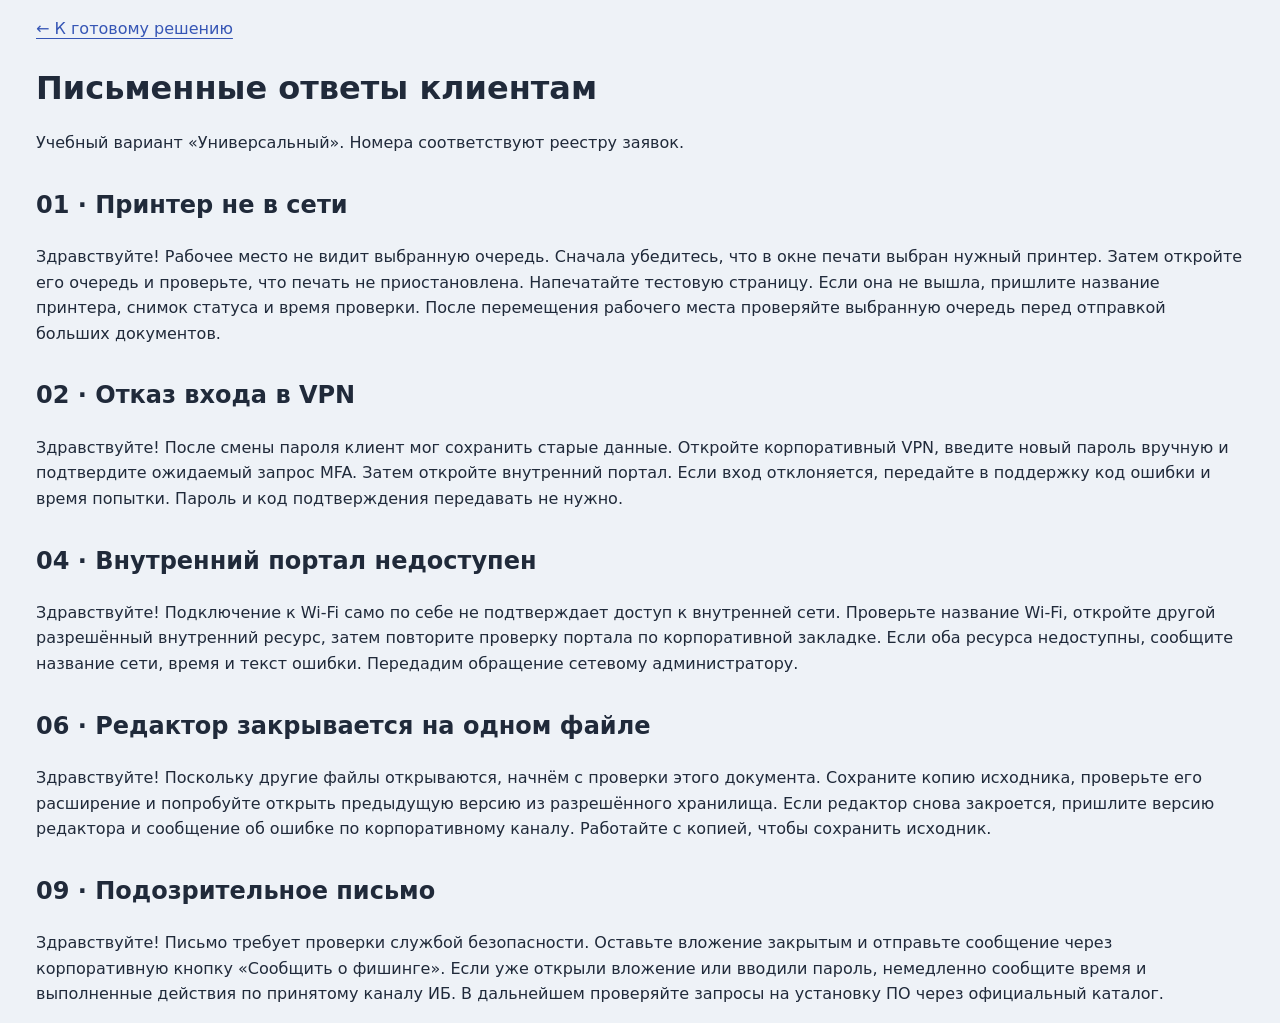
==== examples/client-responses.html @ 5046e234 "Добавить демопроект оператора технической поддержки на 2027 год" ====
<!doctype html>
<html lang="ru"><meta charset="utf-8"><meta name="viewport" content="width=device-width,initial-scale=1">
<title>Письменные ответы клиентам · ДЭ 2027</title>
<link rel="stylesheet" href="../style.css"><link rel="stylesheet" href="../prog.css"><link rel="stylesheet" href="solution.css">
<main class="shell"><header class="route-heading"><p><a href="../index.html?mode=examples">← К готовому решению</a></p><h1>Письменные ответы клиентам</h1></header>
<article class="route-panel solution-document">
<p>Учебный вариант «Универсальный». Номера соответствуют реестру заявок.</p>
<h2>01 · Принтер не в сети</h2>
<p>Здравствуйте! Рабочее место не видит выбранную очередь. Сначала убедитесь, что в окне печати выбран нужный принтер. Затем откройте его очередь и проверьте, что печать не приостановлена. Напечатайте тестовую страницу. Если она не вышла, пришлите название принтера, снимок статуса и время проверки. После перемещения рабочего места проверяйте выбранную очередь перед отправкой больших документов.</p>
<h2>02 · Отказ входа в VPN</h2>
<p>Здравствуйте! После смены пароля клиент мог сохранить старые данные. Откройте корпоративный VPN, введите новый пароль вручную и подтвердите ожидаемый запрос MFA. Затем откройте внутренний портал. Если вход отклоняется, передайте в поддержку код ошибки и время попытки. Пароль и код подтверждения передавать не нужно.</p>
<h2>04 · Внутренний портал недоступен</h2>
<p>Здравствуйте! Подключение к Wi-Fi само по себе не подтверждает доступ к внутренней сети. Проверьте название Wi-Fi, откройте другой разрешённый внутренний ресурс, затем повторите проверку портала по корпоративной закладке. Если оба ресурса недоступны, сообщите название сети, время и текст ошибки. Передадим обращение сетевому администратору.</p>
<h2>06 · Редактор закрывается на одном файле</h2>
<p>Здравствуйте! Поскольку другие файлы открываются, начнём с проверки этого документа. Сохраните копию исходника, проверьте его расширение и попробуйте открыть предыдущую версию из разрешённого хранилища. Если редактор снова закроется, пришлите версию редактора и сообщение об ошибке по корпоративному каналу. Работайте с копией, чтобы сохранить исходник.</p>
<h2>09 · Подозрительное письмо</h2>
<p>Здравствуйте! Письмо требует проверки службой безопасности. Оставьте вложение закрытым и отправьте сообщение через корпоративную кнопку «Сообщить о фишинге». Если уже открыли вложение или вводили пароль, немедленно сообщите время и выполненные действия по принятому каналу ИБ. В дальнейшем проверяйте запросы на установку ПО через официальный каталог.</p></article></main></html>
---- style.css ----
:root{--red:#ed131c;--ink:#1c1c1c;--muted:#606773;--paper:#fff;--canvas:#f4f4f6;--line:#e0e1e5;--soft:#fafafb;--blue:#4561c8;--radius:16px;--shadow:0 12px 28px #11111106;color-scheme:light}*{box-sizing:border-box}body{margin:0;background:var(--canvas);color:var(--ink);font:16px/1.6 Arial,Helvetica,sans-serif}body.dark{--ink:#f4f4f6;--muted:#b8bdc6;--paper:#22252a;--canvas:#17191d;--line:#3a3d43;--soft:#282c32;color-scheme:dark}a{color:var(--blue);text-underline-offset:4px}button,select,input{font:inherit}button{cursor:pointer}button:disabled{cursor:not-allowed;opacity:.48}button,input,select,a{touch-action:manipulation}:focus-visible{outline:3px solid var(--blue);outline-offset:3px}.skip{position:absolute;left:20px;top:-80px;background:white;padding:14px;z-index:5}.skip:focus{top:8px}.shell{max-width:1440px;margin:auto;padding:0 36px}.top{min-height:100px;display:flex;justify-content:space-between;align-items:center;gap:24px}.brand{display:flex;align-items:center;gap:15px;color:var(--ink);text-decoration:none}.brand-emblem{display:grid;place-items:center;background:var(--red);color:white;font-size:23px;font-weight:800;width:54px;height:54px;border-radius:12px;letter-spacing:-2px}.brand img{max-width:135px;max-height:50px}.brand strong{display:block;font-size:15px}.brand small{display:block;font-size:13px;color:var(--muted);max-width:480px}.top-tools{display:flex;gap:9px}.btn{border:1px solid var(--line);background:var(--paper);color:var(--ink);border-radius:9px;padding:10px 15px;line-height:1.3;font-weight:600;min-height:43px}.btn:hover:not(:disabled){border-color:var(--ink)}.btn.primary{background:var(--red);border-color:var(--red);color:#fff}.btn.flat{background:transparent}.btn.full{width:100%}.hero{position:relative;overflow:hidden;background:#1c1c1c;color:white;padding:43px 46px 38px;border-radius:20px;margin-bottom:24px;min-height:290px}.hero:after{content:'';position:absolute;width:260px;height:260px;border:42px solid #ed131c;right:-65px;top:60px;transform:rotate(35deg);opacity:.68;pointer-events:none}.eyebrow{font-size:12px;font-weight:700;letter-spacing:1.8px;text-transform:uppercase;color:var(--muted);margin:0 0 13px}.hero .eyebrow{color:#bfc4cf}.hero h1{font-size:clamp(30px,3.1vw,45px);letter-spacing:-1.4px;line-height:1.13;margin:0 0 19px;max-width:900px;position:relative;z-index:1}.hero h1 span{color:#ff5961}.hero .lead{font-size:16px;max-width:850px;line-height:1.6;color:#d7d9df;position:relative;z-index:1}.hero-bottom{display:flex;gap:10px;flex-wrap:wrap;margin-top:25px;position:relative;z-index:1}.pill{padding:5px 10px;border:1px solid var(--line);border-radius:6px;font-size:12px;font-weight:600;display:inline-block;color:var(--muted);background:var(--paper)}.hero .pill{border-color:#424242;background:#252525;color:#e4e4e8}.notice{padding:15px 18px;border:1px solid var(--line);border-left:4px solid var(--red);background:var(--paper);border-radius:10px;font-size:14px;color:var(--muted);margin-bottom:24px}.notice b{color:var(--ink)}.notice p{margin:5px 0}.toolbar{display:flex;justify-content:space-between;align-items:center;gap:16px;flex-wrap:wrap;margin:26px 0 23px}.field{display:flex;align-items:center;gap:10px;font-size:14px;color:var(--muted)}.field label{font-weight:600}.field select{background:var(--paper);color:var(--ink);border:1px solid var(--line);border-radius:9px;padding:10px 14px;max-width:100%;min-height:44px}.tabs{display:flex;gap:5px;background:var(--paper);padding:5px;border:1px solid var(--line);border-radius:11px;flex-wrap:wrap}.tabs .btn{border:0;background:transparent;font-size:14px;font-weight:500}.tabs .btn.active{background:var(--ink);color:var(--paper)}.section-title{display:flex;justify-content:space-between;align-items:baseline;gap:20px;margin:25px 0 16px}.section-title h2{font-size:23px;line-height:1.3;margin:0;letter-spacing:-.5px}.section-title span{color:var(--muted);font-size:13px}.module-grid{display:grid;grid-template-columns:repeat(auto-fit,minmax(218px,1fr));gap:13px;margin-bottom:27px}.module{position:relative;text-align:left;display:flex;flex-direction:column;gap:12px;background:var(--paper);border:1px solid var(--line);border-radius:13px;padding:19px;color:var(--ink);box-shadow:var(--shadow);min-height:184px}.module.active{border:2px solid var(--red);padding:18px}.module .module-num{font-size:12px;letter-spacing:1.5px;color:var(--muted);font-weight:700}.module h3{font-size:15px;line-height:1.45;margin:0;flex:1;overflow-wrap:anywhere}.module .module-bottom{display:flex;justify-content:space-between;align-items:center;gap:8px;font-size:12px;color:var(--muted)}.module strong{font-size:17px;color:var(--ink);white-space:nowrap}.workspace{display:grid;grid-template-columns:minmax(0,1fr) 320px;gap:24px;align-items:start}.article{background:var(--paper);padding:33px;border:1px solid var(--line);border-radius:var(--radius);min-width:0;box-shadow:var(--shadow)}.article h2{font-size:29px;line-height:1.2;letter-spacing:-.6px;margin:13px 0}.subtitle{color:var(--muted);margin:10px 0 24px;font-size:15px}.article h3{font-size:20px;line-height:1.3;margin:30px 0 13px}.article h4{font-size:16px;margin:17px 0 7px}.article p{margin:10px 0}.article ul,.article ol{padding-left:25px}.article li{margin:7px 0}.rule{background:var(--soft);border-radius:10px;padding:16px 20px;margin:20px 0;border-left:3px solid var(--red);font-size:14px;color:var(--muted)}.rule strong{color:var(--ink)}.section-code{color:var(--red);font-size:12px;letter-spacing:1.3px;font-weight:700}.data-note{font-size:14px;color:var(--muted)}.scroll-table{overflow:auto;border:1px solid var(--line);border-radius:9px;max-width:100%;margin:15px 0}table{border-collapse:collapse;width:100%;text-align:left;font-size:14px}th{background:var(--soft);font-weight:600;font-size:12px;color:var(--muted);letter-spacing:.3px}th,td{padding:11px 13px;vertical-align:top;border-bottom:1px solid var(--line)}tr:last-child td{border-bottom:0}td{min-width:70px;overflow-wrap:anywhere}details{border-bottom:1px solid var(--line);padding:10px 0}summary{cursor:pointer;font-weight:600;padding:5px 0}details p{color:var(--muted);font-size:15px}.step{display:flex;gap:16px;margin:22px 0}.step .step-no{background:var(--soft);border:1px solid var(--line);border-radius:9px;min-width:33px;height:33px;display:grid;place-items:center;color:var(--red);font-size:13px;font-weight:700}.step h4{margin:1px 0 6px}.step p{margin:0;font-size:15px}.software-tabs{display:flex;gap:7px;flex-wrap:wrap;margin:15px 0}.software-tabs .btn{font-size:13px}.software-tabs .btn.active{border-color:var(--red);color:var(--red)}pre{background:#191c22;color:#ecedf1;border-radius:11px;padding:20px;overflow:auto;max-width:100%;font:13px/1.7 Consolas,monospace;tab-size:4}code{font-family:Consolas,monospace;font-size:.9em}.timer-card{position:sticky;top:20px;background:var(--paper);border:1px solid var(--line);border-radius:var(--radius);overflow:hidden}.timer-top{background:#1c1c1c;color:white;padding:22px}.timer-top .eyebrow{color:#b5b9c2;font-size:11px}.timer-digits{font:43px/1.25 Consolas,monospace;letter-spacing:-1px;margin:8px 0}.timer-track{height:4px;background:#4a4a4a;border-radius:3px;margin-top:17px;overflow:hidden}.timer-fill{display:block;height:100%;background:var(--red);width:0}.timer-status{font-size:12px;color:#d3d7df;min-height:20px}.timer-body{padding:21px}.timer-note{font-size:13px;color:var(--muted);line-height:1.55;margin:0 0 16px}.timer-actions{display:grid;grid-template-columns:1fr 1fr;gap:9px}.timer-actions .btn{font-size:13px;padding:10px 8px}.timer-actions .btn:first-child{grid-column:1/-1}.timer-meta{margin:17px 0;font-size:12px;color:var(--muted);border-top:1px solid var(--line);padding-top:15px}.timer-meta p{margin:7px 0}.timer-card .download{border-top:1px solid var(--line);padding:20px}.download p{color:var(--muted);font-size:12px;margin:10px 0 0}.variant-box{padding:18px;background:var(--soft);border-radius:12px;margin:19px 0}.variant-box label{display:block;font-weight:600;margin-bottom:8px}.variant-box select{width:100%;min-width:0;padding:11px;background:var(--paper);color:var(--ink);border:1px solid var(--line);border-radius:8px;font-size:14px}.variant-box p{font-size:13px;color:var(--muted);margin:9px 0 0}.pending{padding:40px 33px;border:1px solid var(--line);border-radius:16px;background:var(--paper);max-width:1000px;margin-bottom:35px}.pending h2{font-size:29px;line-height:1.25}.pending p{color:var(--muted)}.sources{padding:23px;margin-top:25px;border:1px solid var(--line);border-radius:12px;background:var(--paper);font-size:14px;color:var(--muted);overflow-wrap:anywhere}.sources summary{color:var(--ink)}footer{padding:35px 0;display:flex;gap:16px;justify-content:space-between;color:var(--muted);font-size:12px}.status-inline{display:flex;gap:8px;flex-wrap:wrap}.small{font-size:13px;color:var(--muted)}.empty{min-height:220px;padding:20px 0}.toast{position:fixed;bottom:20px;left:50%;transform:translateX(-50%);background:var(--ink);color:var(--paper);padding:13px 23px;border-radius:10px;max-width:90vw;z-index:10;font-size:14px}.hidden{display:none!important}.image-strip{display:grid;grid-template-columns:1fr 1fr;gap:10px;margin:17px 0}.image-strip img{width:100%;border-radius:8px}.source-link{font-size:12px}.divider{border:0;border-top:1px solid var(--line);margin:30px 0}.public-note{font-size:13px;color:var(--muted);margin-top:25px}.fail{color:var(--red)}@media(max-width:1100px){.workspace{grid-template-columns:minmax(0,1fr) 292px}.shell{padding:0 25px}.hero{padding:34px}.article{padding:25px}.module-grid{grid-template-columns:repeat(3,1fr)}}@media(max-width:780px){.workspace{grid-template-columns:1fr}.timer-card{position:static;order:-1}.timer-top{padding:20px}.timer-digits{font-size:36px}.timer-actions{grid-template-columns:repeat(4,1fr)}.timer-actions .btn:first-child{grid-column:auto}.timer-body{padding:17px}.timer-note{margin-bottom:12px}.module-grid{grid-template-columns:repeat(2,1fr)}.top{min-height:90px}.top-tools .fullscreen{display:none}.hero:after{opacity:.2}.hero .lead{max-width:none}.brand small{max-width:350px}.article h2{font-size:26px}}@media(max-width:480px){.shell{padding:0 16px}.top{gap:9px}.brand{gap:9px}.brand-emblem{min-width:42px;width:42px;height:45px;font-size:20px}.brand strong{font-size:12px}.brand small{font-size:11px;max-width:216px;line-height:1.4}.top-tools .btn{padding:9px;font-size:12px}.hero{padding:25px 22px;border-radius:14px;min-height:0}.hero h1{font-size:31px;letter-spacing:-1px}.hero .lead{font-size:14px}.hero-bottom{gap:6px}.hero .pill{font-size:10px}.notice{font-size:12px;padding:13px}.toolbar{gap:13px}.tabs{width:100%;gap:1px}.tabs .btn{padding:9px 10px;font-size:12px;flex:1}.field{width:100%;justify-content:space-between}.section-title{align-items:start}.section-title h2{font-size:21px}.section-title span{font-size:11px;text-align:right;max-width:140px}.module{padding:13px;gap:9px;min-height:182px}.module.active{padding:12px}.module h3{font-size:13px}.module .module-bottom{align-items:start;flex-direction:column;font-size:10px}.module strong{font-size:16px}.article{padding:23px 18px;border-radius:12px}.article h2{font-size:25px}.article h3{font-size:19px}.article p,.article li{font-size:14px}.timer-actions{grid-template-columns:1fr 1fr}.timer-actions .btn:first-child{grid-column:auto}.timer-digits{font-size:40px}.step{gap:10px}.step h4{font-size:15px}.step p{font-size:14px}.sources{padding:18px;font-size:12px}.image-strip{grid-template-columns:1fr}.pending{padding:22px}.pending h2{font-size:25px}footer{display:block}footer span{display:block;margin:8px 0}.timer-meta{margin-bottom:0}.article td,.article th{font-size:12px;padding:9px}pre{font-size:12px;padding:14px}}
@media print{body{background:white;color:black}.top-tools,.toolbar,.module-grid,.timer-card,.hero,.notice,.sources,footer,.software-tabs,.variant-box,.btn,.skip{display:none!important}.shell{max-width:none;padding:0}.workspace{display:block}.article{border:0;padding:0;box-shadow:none}.article h2{font-size:20pt}details{display:block}pre{white-space:pre-wrap;color:black;background:white;border:1px solid #ccc}table{font-size:10pt}tr{break-inside:avoid}}

/* Shared template v0.2: exam map and interchangeable stack example. */
.exam-map,.stack-panel{background:var(--paper);border:1px solid var(--line);border-radius:16px;padding:26px;margin:24px 0}.map-heading{display:flex;align-items:center;gap:32px}.map-heading>div:first-child{flex:1}.map-heading h2{font-size:26px;line-height:1.25;margin:10px 0}.map-heading p{color:var(--muted);margin:0}.map-total{min-width:135px;display:flex;flex-direction:column}.map-total strong{font-size:44px;line-height:1.2;letter-spacing:-2px}.map-total span{color:var(--muted);font-size:12px}.exam-map td:last-child{color:var(--red);font-size:18px;width:100px}.exam-map details{border:0}.stack-grid{display:grid;grid-template-columns:repeat(3,minmax(0,1fr));gap:16px;margin:20px 0}.stack-grid label{font-size:14px;font-weight:bold}.stack-grid select{display:block;width:100%;margin-top:8px;padding:12px;border:1px solid var(--line);background:var(--paper);color:var(--ink);border-radius:8px}.stack-contract{padding:16px;border-left:3px solid var(--red);background:var(--soft);font-size:14px}.stack-panel details{border:0}.stack-panel summary{font-size:20px}#theme{font-size:25px;line-height:1;width:48px;padding:8px}.brand-emblem{flex-shrink:0}body.dark{--blue:#a9baff;--red:#ff5862}.hero{min-height:235px;padding-top:32px;padding-bottom:30px}.hero h1{font-size:clamp(28px,3vw,40px)}
@media(max-width:780px){.map-heading{flex-wrap:wrap;gap:20px}.map-heading>div:first-child{flex-basis:100%}.map-total strong{font-size:36px}.stack-grid{grid-template-columns:1fr}.exam-map,.stack-panel{padding:20px}.map-heading h2{font-size:23px}.stack-panel summary{font-size:18px}}
@media print{.stack-panel{display:none}.exam-map{border:0;padding:0}.map-total strong{font-size:24pt}}
@media(max-width:480px){.exam-map th:first-child,.exam-map td:first-child{display:none}.exam-map th,.exam-map td{padding:10px 8px;min-width:0}.exam-map td:last-child{width:56px}.exam-map table{table-layout:fixed}.exam-map th:last-child{width:64px;font-size:10px}.exam-map .scroll-table{margin-left:-8px;margin-right:-8px}.exam-map td:nth-child(2){overflow-wrap:normal}}
---- prog.css ----
/* Course shell based on the 2027 DKIP design, adapted for the Programmer route. */
:root {
  --accent-fill: #a51f42;
  --accent-hover: #861634;
  --accent-text: #fff;
  --red: var(--accent-fill);
  --blue: #3656b5;
  --ink: #202a3a;
  --muted: #526175;
  --paper: #fff;
  --canvas: #eef2f7;
  --line: #d4ddea;
  --soft: #f5f8fc;
  --route-active: #e8eef7;
  --workspace-line: #c4cfdd;
  --stage-active: #e0e8f3;
  --inverse-surface: #202a3a;
  --inverse-soft: #2a3649;
  --inverse-text: #f5f8ff;
  --inverse-muted: #dbe5f3;
  --inverse-line: #798ba4;
  --inverse-accent: #ff9cb6;
  --dialog-scrim: rgb(14 20 30 / 62%);
  --font-ui: system-ui, sans-serif;
  --font-code: ui-monospace, SFMono-Regular, Consolas, monospace;
  --text-page: 1.75rem;
  --text-card: 1.5rem;
  --text-section: 1.125rem;
  --text-body: 1rem;
  --text-control: .875rem;
}
body.dark {
  --red: #ff9cb6;
  --blue: #a9baff;
  --ink: #edf2fa;
  --muted: #b7c4d7;
  --paper: #202631;
  --canvas: #141922;
  --line: #394558;
  --soft: #242d3b;
  --route-active: #2a3649;
  --workspace-line: #536276;
  --stage-active: #303d50;
  color-scheme: dark;
}
body { font: var(--text-body)/1.6 var(--font-ui); }
code, pre, .lesson-code, .training-timer-top .training-clock { font-family: var(--font-code); }

.shell { max-width: 1360px; }
.top { min-height: 0; padding-block: 16px; }
.site-nav { margin-bottom: 16px; border-bottom: 1px solid var(--line); }
@media (min-width: 900px) and (max-height: 800px) {
  .top { padding-block: 12px; }
  .site-nav { padding-block: 6px 10px; margin-bottom: 12px; }
}
:is(.site-nav, .top-tools) .btn[data-icon-button] {
  position: relative;
  display: grid;
  place-items: center;
  width: 46px;
  min-height: 44px;
  padding: 0;
  margin-block: 0;
}
:is(.site-nav, .top-tools) .btn[data-icon-button]:hover { background: var(--soft); }
.site-nav .btn:nth-child(4) { margin-left: 0; }
@media (min-width: 620px) { .site-nav .btn:nth-child(5) { margin-left: auto; } }
.site-nav .btn[aria-current="page"] {
  background: var(--stage-active);
  color: var(--red);
  border-color: var(--red);
}
.icon-tooltip {
  visibility: hidden;
  position: absolute;
  z-index: 5;
  inset-block-start: calc(100% + 7px);
  inset-inline-start: 50%;
  transform: translateX(-50%);
  padding: 5px 9px;
  border: 1px solid var(--line);
  border-radius: 6px;
  background: var(--paper);
  color: var(--ink);
  font-size: .8125rem;
  white-space: nowrap;
  pointer-events: none;
}
.site-nav .btn:first-child .icon-tooltip { inset-inline-start: 0; transform: none; }
:is(.site-nav, .top-tools) .btn:last-child .icon-tooltip { inset-inline: auto 0; transform: none; }
[data-icon-button]:focus-visible .icon-tooltip { visibility: visible; }
@media (hover: hover) {
  [data-icon-button]:hover .icon-tooltip { visibility: visible; }
}
@media (max-width: 420px) {
  .site-nav { gap: 4px; }
  .site-nav .btn[data-icon-button] { width: 44px; }
}
.btn.primary, .brand-emblem {
  background: var(--accent-fill);
  color: var(--accent-text);
  border-color: var(--accent-fill);
}
.btn.primary:hover:not(:disabled) { background: var(--accent-hover); border-color: var(--accent-hover); }
.shell :is(a,input):focus-visible, .course-dialog :is(a,input):focus-visible {
  outline: 2px solid var(--red);
  outline-offset: 3px;
}

.hero.study-intro {
  display: grid;
  grid-template-columns: minmax(0, 1fr) minmax(152px, 30%);
  min-height: 0;
  padding: clamp(20px, 3vw, 36px);
  gap: clamp(14px, 2vw, 26px);
  background: var(--inverse-surface);
  color: var(--inverse-text);
  border: 0;
  border-bottom: 4px solid var(--accent-fill);
}
.hero.study-intro::after { content: none; }
.hero.study-intro h1 { margin: 0; }
.hero.study-intro .banner-facts {
  display: flex;
  flex-wrap: wrap;
  gap: 6px 8px;
  padding: 0;
  margin: 14px 0 12px;
  list-style: none;
}
.banner-facts li {
  display: flex;
  flex-wrap: wrap;
  gap: 0 6px;
  padding: 5px 9px;
  border: 1px solid var(--inverse-line);
  border-radius: 7px;
  background: var(--inverse-soft);
  color: var(--inverse-text);
  font-size: .875rem;
  font-weight: 600;
}
.banner-facts span { color: var(--inverse-muted); font-weight: 400; }
.banner-facts time { white-space: nowrap; }
.hero.study-intro .lead { color: var(--inverse-muted); max-width: 58ch; margin: 0 0 12px; }
.hero.study-intro .button-row { margin-block: 0; }
.hero.study-intro .banner-mascot {
  width: 100%;
  max-width: 290px;
  height: auto;
  aspect-ratio: 1;
  justify-self: center;
  border-radius: 50%;
}
.hero.study-intro .banner-mascot img { display: block; object-fit: cover; }

.hero.study-intro .btn.primary:not(.source-download) {
  background: var(--accent-fill);
  border-color: var(--accent-fill);
  color: var(--accent-text);
}
.hero.study-intro .btn.primary:hover:not(:disabled) {
  background: var(--accent-hover);
  border-color: var(--accent-hover);
}
.hero.study-intro .btn:not(.primary) { border-color: var(--inverse-line); color: var(--inverse-text); }
.hero.study-intro .btn:not(.primary):hover { background: var(--inverse-soft); }
.hero.study-intro .btn:focus-visible { outline-color: var(--inverse-accent); }

.map-panel { padding: 8px 0 36px; }
.map-intro { margin-bottom: 22px; }
.map-intro h1 { margin: 0 0 6px; }
.map-intro p { margin: 0; color: var(--muted); }
.map-stack {
  display: grid;
  gap: 8px;
  padding: 16px 0;
  margin-bottom: 24px;
  border-block: 1px solid var(--line);
}
.map-stack-value {
  padding: 10px 12px;
  border: 1px solid var(--line);
  border-radius: 8px;
  background: var(--paper);
}
.map-stack-value span { display: block; color: var(--muted); font-size: var(--text-control); }
.learning-map {
  display: grid;
  grid-template-columns: clamp(200px, 24%, 272px) minmax(0, 1fr);
  gap: 24px;
  align-items: start;
}
.map-nodes { list-style: none; padding: 0; margin: 0; display: grid; gap: 18px; }
.map-nodes li { position: relative; }
.map-nodes li:not(:last-child)::after {
  content: '';
  position: absolute;
  inset: calc(100% + 2px) auto auto 18px;
  width: 12px;
  height: 14px;
  background: var(--red);
  clip-path: polygon(46% 0, 54% 0, 54% 72%, 85% 48%, 92% 55%, 50% 96%, 8% 55%, 15% 48%, 46% 72%);
  pointer-events: none;
}
.map-node {
  display: flex;
  align-items: center;
  gap: 14px;
  text-align: left;
  width: 100%;
  min-height: 50px;
  padding: 2px 0;
  background: transparent;
  border: 0;
  color: var(--ink);
  font: inherit;
  cursor: pointer;
}
.map-node strong { font-size: var(--text-control); }
.map-node small { display: block; color: var(--muted); }
.map-circle {
  width: 48px;
  height: 48px;
  display: grid;
  place-items: center;
  flex-shrink: 0;
  border: 2px solid var(--line);
  border-radius: 50%;
  font-weight: 700;
}
.map-node[aria-current="step"] .map-circle { border-color: var(--red); color: var(--red); }
.map-node[aria-pressed="true"] strong { color: var(--red); }
.map-node[aria-pressed="true"] .map-circle { outline: 2px solid var(--red); outline-offset: 3px; }
.map-node[data-completed] .map-circle {
  background: var(--accent-fill);
  border-color: var(--accent-fill);
  color: var(--accent-text);
}
.map-node:focus-visible { outline: 2px solid var(--red); outline-offset: 4px; border-radius: 8px; }
.map-detail {
  display: grid;
  grid-template-columns: minmax(0, 1fr);
  min-width: 0;
  background: var(--route-active);
  border-radius: 12px;
  padding: clamp(14px, 2.5vw, 24px);
}

.map-stage-preview {
  grid-area: 1 / 1;
  display: grid;
  grid-template: 1fr auto / minmax(0, 1fr);
}
.map-stage-preview[inert] { visibility: hidden; }
.map-stage-preview > .btn { justify-self: start; max-width: 100%; white-space: normal; }
.map-stage-content > p, .result-files { max-width: 72ch; }
.map-stage-content h2 { margin: 4px 0 16px; }
.map-stage-content .section-code { margin-bottom: 0; }
.result-files { padding-inline-start: 20px; overflow-wrap: anywhere; }
.result-files li + li { margin-top: 6px; }
.result-files code { color: inherit; font-size: .875em; }
.map-circle svg { width: 20px; fill: none; stroke: currentColor; stroke-width: 2; }
@media (max-width: 760px) {
  .learning-map { grid-template-columns: minmax(0, 1fr); }
}

.route-content { min-width: 0; }
.route-layout.lesson-layout,
.practice-page .training-workspace {
  grid-template-columns: 184px minmax(0, 1fr);
  gap: 20px;
  align-items: start;
}
.stage-nav { min-width: 0; }
.stage-nav-caption {
  display: flex;
  align-items: baseline;
  justify-content: space-between;
  flex-wrap: wrap;
  gap: 0 8px;
  margin-bottom: 8px;
}
.stage-nav-caption span { color: var(--muted); font-size: .75rem; }
.stage-nav-list { display: grid; gap: 6px; list-style: none; padding: 0; margin: 0; }
.stage-nav-list li { position: relative; min-width: 0; }
.stage-nav-list li:not(:last-child)::after {
  content: "";
  position: absolute;
  inset: calc(100% - 1px) auto auto 21px;
  width: 5px;
  height: 5px;
  border: solid var(--muted);
  border-width: 0 1px 1px 0;
  transform: rotate(45deg);
  pointer-events: none;
}
.stage-nav-node {
  display: grid;
  grid-template-columns: 32px minmax(0, 1fr);
  align-items: center;
  gap: 8px;
  width: 100%;
  min-height: 48px;
  padding: 6px 7px 6px 8px;
  border: 0;
  border-radius: 9px;
  background: transparent;
  color: var(--ink);
  font: inherit;
  text-align: left;
  cursor: pointer;
}
.stage-nav-node:hover { background: var(--soft); }
.stage-nav-node[aria-current="step"] { background: var(--stage-active); }
.stage-nav-node:focus-visible { outline: 2px solid var(--red); outline-offset: -2px; }
.stage-nav-marker {
  display: grid;
  place-items: center;
  width: 32px;
  height: 32px;
  background: var(--paper);
  border: 1px solid var(--workspace-line);
  border-radius: 50%;
  font-size: .8125rem;
  font-weight: 700;
}
.stage-nav-marker svg {
  width: 16px;
  height: 16px;
  fill: none;
  stroke: currentColor;
  stroke-width: 2;
  stroke-linecap: round;
  stroke-linejoin: round;
}
.stage-nav-node[aria-current="step"] .stage-nav-marker { border: 2px solid var(--red); color: var(--red); }
.stage-nav-node[data-completed] .stage-nav-marker {
  background: var(--accent-fill);
  border-color: var(--accent-fill);
  color: var(--accent-text);
}
.stage-nav-node[data-completed][aria-current="step"] .stage-nav-marker { outline: 1px solid var(--red); outline-offset: 2px; }
.stage-nav-label { font-size: .875rem; line-height: 1.28; overflow-wrap: anywhere; }
.stage-nav-node[aria-current="step"] :is(.stage-nav-label,.stage-nav-short) { color: var(--red); }
.stage-nav-label small { display: block; color: var(--muted); font-size: .75rem; margin-top: 3px; }
.stage-nav-short { display: none; }
@media (min-width: 701px) and (min-height: 570px) {
  .stage-nav { position: sticky; top: 16px; max-height: calc(100dvh - 32px); overflow: auto; }
}
@media (max-width: 700px) {
  .route-layout.lesson-layout,
  .practice-page .training-workspace { grid-template-columns: minmax(0, 1fr); gap: 12px; }
  .stage-nav-list { grid-auto-flow: column; grid-auto-columns: minmax(0, 1fr); gap: 0; }
  .stage-nav-list li:not(:last-child)::after { inset: 20px -3px auto auto; transform: rotate(-45deg); }
  .stage-nav-node {
    grid-template-columns: minmax(0, 1fr);
    grid-template-rows: 32px auto;
    justify-items: center;
    min-height: 57px;
    padding: 6px 0;
    gap: 3px;
    text-align: center;
  }
  .stage-nav-label { display: none; }
  .stage-nav-short { display: block; font-size: .6875rem; line-height: 1.2; }
}
@media print { .stage-nav { display: none; } }

.overview-criteria {
  margin: 20px 0 36px;
}
.criteria-heading { display: flex; flex-wrap: wrap; align-items: baseline; gap: 6px 14px; }
.criteria-heading h2 { margin: 0; }
.criteria-heading span { font-size: .875rem; font-weight: 650; color: var(--red); }
.criteria-source { color: var(--muted); margin: 8px 0 16px; }
.criteria-table-wrap { border: 1px solid var(--workspace-line); border-radius: 10px; overflow: hidden; }
.overview-criteria .criteria-table {
  width: 100%;
  table-layout: fixed;
  border-collapse: separate;
  border-spacing: 0;
}
.criteria-table :is(th,td) {
  min-width: 0;
  padding: 10px clamp(8px, 1.5vw, 14px);
  border: 0;
  font-size: .9375rem;
  overflow-wrap: anywhere;
}
.criteria-table :is(th,td):last-child {
  width: clamp(4.75rem, 10vw, 5.25rem);
  white-space: nowrap;
  border-inline-start: 1px solid var(--line);
  text-align: right;
  font-variant-numeric: tabular-nums;
}
.criteria-table :is(tbody,tfoot) tr > * { border-top: 1px solid var(--line); }
.criteria-table :is(thead,tfoot) tr > * { background: var(--soft); font-weight: 700; }
.criteria-table tbody tr > * { background: var(--paper); color: var(--ink); }
.criteria-table tbody th { font-weight: 400; }
@media (hover: hover) {
  .criteria-table tbody tr:hover > * { background: var(--stage-active); }
}

.artifact-list{display:grid;gap:14px}.artifact-list a{overflow-wrap:anywhere}
.lesson-explanation pre{white-space:pre-wrap;overflow-wrap:anywhere;font-size:14px}.lesson-explanation details pre{max-height:650px;overflow:auto}.step-result{border-left:1px solid var(--red);background:var(--soft);padding:16px;margin:24px 0}
.lesson-explanation summary{overflow-wrap:anywhere}
.course-dialog{max-height:94dvh}.modal-body{overflow:auto}.deck-slide{align-items:start}.deck-slide .microshot img{max-height:62vh;object-fit:contain}.deck-slide pre{white-space:pre-wrap;overflow-wrap:anywhere}.deck-slide>div{min-width:0}.deck-controls{position:sticky;bottom:0;background:var(--paper);border-top:1px solid var(--line);z-index:3}.deck-controls label{width:100%}
.er-grid{display:grid;grid-template-columns:minmax(0,2fr) minmax(250px,1fr);gap:22px;align-items:start}.er-diagram{overflow:auto;border:1px solid var(--line);border-radius:12px;background:#fff}.er-diagram svg{width:100%;height:auto;min-width:650px;display:block}.er-tables{display:grid;grid-template-columns:repeat(2,minmax(0,1fr));gap:16px}.er-card{border:1px solid var(--line);border-radius:12px;overflow:hidden}.er-card h3{background:var(--soft);padding:12px;margin:0}.er-field{display:block;width:100%;padding:10px;border:0;border-top:1px solid var(--line);background:var(--paper);color:var(--ink);font:inherit;text-align:left;overflow-wrap:anywhere;cursor:pointer}.er-origin{background:var(--soft);padding:18px;border-radius:12px;white-space:pre-wrap;overflow-wrap:anywhere}.er-controls{display:flex;gap:8px;flex-wrap:wrap;margin-bottom:16px}
.course-tour{max-width:650px}.requirements-table td:first-child{font-weight:700}.variant-brief{white-space:pre-wrap;background:var(--paper);padding:24px;border:1px solid var(--line);border-radius:16px}.study-step{scroll-margin-top:20px}
.training-clock{font-variant-numeric:tabular-nums}.training-workspace[hidden]{display:none!important}
@media(max-width:900px){.er-grid{grid-template-columns:1fr}.deck-slide{grid-template-columns:1fr}.er-tables{grid-template-columns:1fr}.deck-controls{position:static}}
@media(max-width:480px){.deck-slide{padding:8px}.er-diagram svg{min-width:650px}.course-dialog{width:96vw}.route-heading h1{font-size:25px}.modal-body{padding:14px}}

#main :is(h1,h2,h3), .course-dialog .modal-head h2 {
  line-height: 1.25;
  letter-spacing: -.015em;
  text-wrap: balance;
  overflow-wrap: anywhere;
}
#main h1 { font-size: var(--text-page); }
#main h2, .course-dialog .modal-head h2 { font-size: var(--text-card); }
#main h3 { font-size: var(--text-section); }
.btn { min-height: 44px; }
.top-tools { width: auto; margin: 0 0 0 auto; flex-wrap: nowrap; }
.brand { min-width: 0; }
.brand-emblem { flex-shrink: 0; }
#main .route-heading { display: block; margin: 0 0 18px; }
.route-heading h1 { margin-bottom: 4px; }
.route-heading p, .task-meta { color: var(--muted); }
.lesson-explanation :is(p,ol), .training-task > p, .lesson-brief > p, .lesson-help > p { max-width: 72ch; }
.practice-page { padding-bottom: 32px; }
.lesson-top { display: flex; flex-wrap: wrap; align-items: flex-start; justify-content: space-between; gap: 8px; }
#main .lesson-top .route-heading { margin-bottom: 16px; }
.lesson-top > .btn { border-color: transparent; background: transparent; color: var(--muted); margin-top: 4px; }
.route-layout.lesson-layout { padding-top: 0; }
.lesson-card { padding: clamp(14px, 2.4vw, 22px); border: 1px solid var(--workspace-line); border-radius: 14px; }
.lesson-card > h2 { margin: 0; }
.lesson-card > .task-meta { margin: 6px 0 0; font-size: .8125rem; }
.lesson-views { display: flex; flex-wrap: wrap; gap: 0 14px; margin: 8px 0 16px; border-bottom: 1px solid var(--workspace-line); }
.lesson-views .btn {
  margin: 0;
  padding: 8px 0;
  background: transparent;
  border: 0;
  border-bottom: 2px solid transparent;
  border-radius: 0;
  color: var(--ink);
}
.lesson-views .btn:hover { color: var(--red); background: transparent; }
.lesson-views .btn[aria-current="page"] { color: var(--red); border-bottom-color: var(--red); }
.lesson-files { border-top: 1px solid var(--workspace-line); padding-top: 12px; margin-top: 14px; }
.lesson-files h3 { margin: 0 0 7px; }
.lesson-files ul { margin: 0; padding-inline-start: 19px; overflow-wrap: anywhere; }
.lesson-files li + li { margin-top: 4px; }
.lesson-files a { text-underline-offset: .2em; }
.step-heading h3, .training-task > h2 { margin: 0; }
.step-heading p { margin: 4px 0 18px; color: var(--muted); font-size: var(--text-control); }
.study-controls label { width: auto; }
.training-timer-top { background: var(--inverse-surface); color: var(--inverse-text); }
.training-timer-top .eyebrow { color: var(--inverse-muted); }
.training-timer-top progress { accent-color: var(--inverse-accent); }
.course-dialog::backdrop { background: var(--dialog-scrim); }
.route-check input, .self-check input { accent-color: var(--red); }
@media (max-width: 800px) {
  .top { flex-wrap: nowrap; gap: 12px; }
  .hero.study-intro { grid-template-columns: minmax(0,1fr) minmax(110px,30%); }
}
@media (max-width: 520px) {
  .top { align-items: flex-start; }
  .brand { gap: 8px; }
  .brand strong { font-size: .8125rem; line-height: 1.3; }
  .top-tools { gap: 4px; }
  .hero.study-intro { grid-template-columns: minmax(0,1fr); }
  .hero.study-intro .banner-mascot { max-width: 144px; }
  .hero.study-intro h1 { font-size: 1.5rem; }
}
@media print { .lesson-top { display: none; } }

.criteria-table th { text-align: left; }
.example-grid .route-panel { min-width: 0; }
.example-grid .route-panel > :first-child { margin-top: 0; }
.example-file-label { display: grid; gap: 4px; margin: 0 0 10px; color: var(--muted); }
.example-file-label select { width: 100%; min-width: 0; }

.workspace-intro {
  display: flex;
  flex-wrap: wrap;
  align-items: center;
  justify-content: space-between;
  gap: 12px;
}
.workspace-intro h1 { margin: 0; }
.workspace-intro p { margin: 4px 0 0; color: var(--muted); }
.training-compact .attempt-layout {
  grid-template-areas: "content timer";
  margin-top: 18px;
}
.training-compact .timer-card { grid-area: timer; }
.attempt-content { grid-area: content; min-width: 0; }
.attempt-content .training-workspace { margin: 0; }
.attempt-content > :is(.pause-screen,.attempt-result) { margin: 0 0 20px; }
.attempt-content .pause-screen { min-height: 0; padding: 18px; }
.training-compact .training-task {
  min-width: 0;
  padding: clamp(14px,2.4vw,22px);
  border: 1px solid var(--workspace-line);
  border-radius: 14px;
  background: var(--paper);
}
.training-task .practice-condition { margin-top: 16px; }
.practice-condition p { margin: 0 0 12px; max-width: 72ch; }
.practice-condition h3 { margin-bottom: 8px; }
.task-support { padding-top: 10px; border-top: 1px solid var(--workspace-line); }
.task-support .button-row { margin: 0; }
.training-compact .training-checklist {
  margin-top: 18px;
  padding: 12px 0 0;
  border: 0;
  border-top: 1px solid var(--workspace-line);
  background: transparent;
  border-radius: 0;
}
.training-checklist header { display: flex; justify-content: space-between; align-items: baseline; gap: 10px; }
.training-checklist h3 { margin: 0; }
.training-checklist header span { color: var(--muted); font-size: var(--text-control); }
.training-checklist .task-complete { border-top: 1px solid var(--line); padding-top: 12px; font-weight: 650; }
.timer-task {
  grid-column: 1 / -1;
  display: flex;
  flex-wrap: wrap;
  justify-content: space-between;
  align-items: baseline;
  gap: 4px 12px;
  padding-top: 6px;
  border-top: 1px solid var(--inverse-line);
  color: var(--inverse-muted);
  font-size: var(--text-control);
}
.timer-task output { color: var(--inverse-text); font: 1.125rem/1.2 var(--font-code); font-variant-numeric: tabular-nums; }
.training-compact .training-timer-controls, .attempt-actions {
  display: flex;
  flex-wrap: wrap;
  align-items: center;
  gap: 8px;
  padding: 8px 12px;
}
.training-compact .training-timer-controls .btn { flex: 1 1 106px; margin: 0; white-space: normal; }
.attempt-actions { gap: 4px 10px; font-size: var(--text-control); }
.attempt-actions label { display: flex; align-items: center; gap: 5px; min-height: 44px; }
.attempt-actions input { accent-color: var(--red); }
.attempt-actions .btn { padding: 4px 0; margin: 0; background: transparent; border: 0; }
.attempt-actions .btn:hover { text-decoration: underline; text-underline-offset: .2em; }
.attempt-actions [data-timer="reset"] { color: var(--red); }
.mock-variant-bar {
  display: grid;
  grid-template-columns: minmax(0,1fr) auto;
  gap: 12px 20px;
  align-items: end;
  margin-bottom: 18px;
}
.mock-variant-bar .training-source { min-width: 0; max-width: none; margin: 0; }
.mock-variant-bar select { width: 100%; min-width: 0; }
.mock-variant-actions, .mock-brief-heading { display: flex; flex-wrap: wrap; align-items: center; gap: 8px; }
.mock-variant-actions .btn { margin: 0; }
.mock-variant-actions .btn[aria-pressed="true"] { background: var(--stage-active); color: var(--red); border-color: var(--red); }
.mock-brief-heading { justify-content: space-between; }
.mock-brief-heading h2 { margin: 0; }
@media (max-width: 1040px) {
  .training-compact .attempt-layout { grid-template-columns: minmax(0,1fr); grid-template-areas: "timer" "content"; }
  .training-compact .attempt-layout .timer-card { position: static; display: grid; grid-template-columns: minmax(0,1fr) auto; }
  .training-compact .training-timer-top {
    display: grid;
    grid-column: 1 / -1;
    grid-template-columns: minmax(0,1fr) auto;
    gap: 6px 16px;
    padding: 12px 16px;
  }
  .training-compact .training-timer-top :is(.eyebrow,progress), .training-compact .timer-hint { grid-column: 1 / -1; }
  .training-compact #timer-status { align-self: center; }
  .training-compact .training-timer-controls .btn { flex: 0 1 140px; }
}
@media (max-width: 700px) {
  .mock-variant-bar { grid-template-columns: minmax(0,1fr); }
  .mock-variant-actions .btn { flex: 1 1 auto; }
  .training-compact .attempt-layout .timer-card { grid-template-columns: minmax(0,1fr); }
  .training-compact .training-timer-controls .btn { flex: 1 1 106px; }
}
@media (max-height: 570px) { .training-compact .attempt-layout .timer-card { position: static; } }

.training-compact { padding-top: 8px; }
.training-compact .workspace-intro h1 { margin: 0; }
.training-compact .training-timer-controls { flex-direction: row; }
.training-compact .training-timer-controls:empty { display: none; }
.training-compact .training-timer-controls .btn { min-height: 44px; }

.step-heading { display: flex; align-items: flex-start; justify-content: space-between; gap: 12px; margin-top: 16px; }
.step-heading h3 { display: flex; min-width: 0; align-items: flex-start; gap: 10px; padding-block: 6px; }
.step-heading h3:focus-visible { outline: 2px solid var(--red); outline-offset: 4px; border-radius: 6px; }
.lesson-step-number {
  display: grid;
  place-items: center;
  flex: 0 0 29px;
  height: 29px;
  border: 1px solid var(--red);
  border-radius: 50%;
  color: var(--red);
  font-size: .875rem;
  font-variant-numeric: tabular-nums;
}
.step-heading #lesson-steps, .study-controls [data-step] {
  display: grid;
  place-items: center;
  flex: 0 0 44px;
  min-height: 44px;
  margin: 0;
  padding: 0;
}
.step-heading #lesson-steps { color: var(--muted); }
.lesson-step-list { padding-inline-start: 2rem; }
.lesson-step-list li + li { margin-top: 5px; }
.lesson-step-list .btn { width: 100%; text-align: left; white-space: normal; }
.lesson-step-list [aria-current="step"] { background: var(--route-active); border-color: var(--red); color: var(--red); }
.lesson-card .study-controls { align-items: center; justify-content: space-between; }
.study-controls [data-step].primary { margin-inline-start: auto; }
.lesson-card .study-controls .lesson-complete { display: flex; align-items: center; gap: 8px; order: 0; flex: 1 1 auto; width: auto; }
.lesson-complete input { accent-color: var(--red); }
.lesson-result { margin-top: 16px; }

.example-actions { display: flex; flex-wrap: wrap; align-items: center; gap: 8px; }
.example-actions .btn { margin: 0; }
.example-accounts { margin-block: 16px; font-size: var(--text-control); }
.example-accounts p { margin-block: 0 6px; }
.example-accounts :is(th,td) { padding: 7px; }
.example-accounts tbody th { background: var(--paper); color: var(--ink); overflow-wrap: anywhere; }
.example-accounts td code { white-space: nowrap; }
.example-page .file-description, .course-dialog .file-description { color: var(--muted); font-size: var(--text-control); overflow-wrap: anywhere; }
.example-gallery-heading { margin-top: 24px; }
.example-page .screenshot-index { gap: 16px; }
.example-page .microshot { margin: 0; }
.example-page .microshot img { width: 100%; }
.example-instructions :is(p,li) { max-width: 75ch; }
.example-instructions h2 { font-size: var(--text-section); }
.example-instructions li + li { margin-top: 8px; }
---- examples/solution.css ----
.solution-document { overflow-wrap: anywhere; }
.solution-document table { width: 100%; border-collapse: collapse; }
.solution-document :is(th,td) { border: 1px solid var(--line); padding: .55em; text-align: left; vertical-align: top; }
.solution-document th { background: var(--soft); }
.solution-document pre { white-space: pre-wrap; overflow-wrap: anywhere; }
.solution-document h2 { margin-top: 1.25em; }
@media (max-width: 650px) {
  .solution-document table { display: block; overflow-x: auto; }
}
@media print {
  .shell { padding: 0; }
  .route-heading a { display: none; }
  .solution-document { border: 0; padding: 0; box-shadow: none; }
  .solution-document tr { break-inside: avoid; }
  .tech-card + .tech-card { break-before: page; }
}
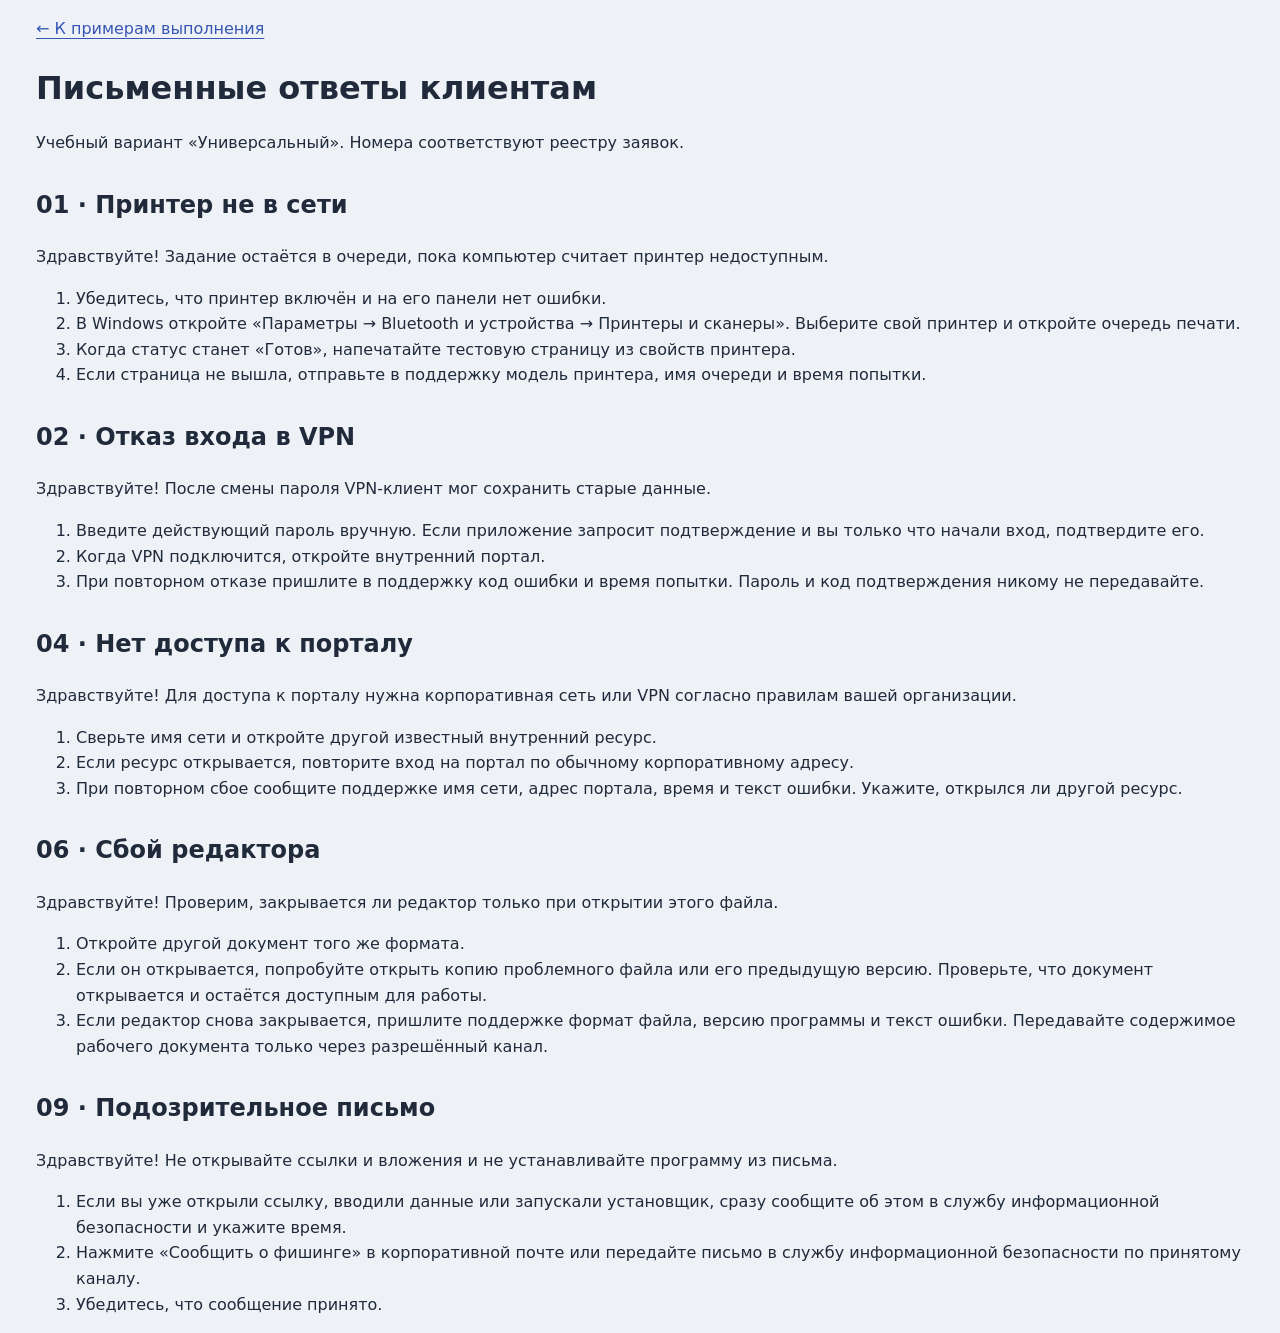
==== commit 1cf82d7f: "Дополнить учебные примеры и презентации ДЭ 2027" ====
--- a/examples/client-responses.html
+++ b/examples/client-responses.html
@@ -2,16 +2,43 @@
 <html lang="ru"><meta charset="utf-8"><meta name="viewport" content="width=device-width,initial-scale=1">
 <title>Письменные ответы клиентам · ДЭ 2027</title>
 <link rel="stylesheet" href="../style.css"><link rel="stylesheet" href="../prog.css"><link rel="stylesheet" href="solution.css">
-<main class="shell"><header class="route-heading"><p><a href="../index.html?mode=examples">← К готовому решению</a></p><h1>Письменные ответы клиентам</h1></header>
+<main class="shell"><header class="route-heading"><p><a href="../index.html?mode=examples">← К примерам выполнения</a></p><h1>Письменные ответы клиентам</h1></header>
 <article class="route-panel solution-document">
 <p>Учебный вариант «Универсальный». Номера соответствуют реестру заявок.</p>
 <h2>01 · Принтер не в сети</h2>
-<p>Здравствуйте! Рабочее место не видит выбранную очередь. Сначала убедитесь, что в окне печати выбран нужный принтер. Затем откройте его очередь и проверьте, что печать не приостановлена. Напечатайте тестовую страницу. Если она не вышла, пришлите название принтера, снимок статуса и время проверки. После перемещения рабочего места проверяйте выбранную очередь перед отправкой больших документов.</p>
+<p>Здравствуйте! Задание остаётся в очереди, пока компьютер считает принтер недоступным.</p>
+<ol>
+<li>Убедитесь, что принтер включён и на его панели нет ошибки.</li>
+<li>В Windows откройте «Параметры → Bluetooth и устройства → Принтеры и сканеры». Выберите свой принтер и откройте очередь печати.</li>
+<li>Когда статус станет «Готов», напечатайте тестовую страницу из свойств принтера.</li>
+<li>Если страница не вышла, отправьте в поддержку модель принтера, имя очереди и время попытки.</li>
+</ol>
 <h2>02 · Отказ входа в VPN</h2>
-<p>Здравствуйте! После смены пароля клиент мог сохранить старые данные. Откройте корпоративный VPN, введите новый пароль вручную и подтвердите ожидаемый запрос MFA. Затем откройте внутренний портал. Если вход отклоняется, передайте в поддержку код ошибки и время попытки. Пароль и код подтверждения передавать не нужно.</p>
-<h2>04 · Внутренний портал недоступен</h2>
-<p>Здравствуйте! Подключение к Wi-Fi само по себе не подтверждает доступ к внутренней сети. Проверьте название Wi-Fi, откройте другой разрешённый внутренний ресурс, затем повторите проверку портала по корпоративной закладке. Если оба ресурса недоступны, сообщите название сети, время и текст ошибки. Передадим обращение сетевому администратору.</p>
-<h2>06 · Редактор закрывается на одном файле</h2>
-<p>Здравствуйте! Поскольку другие файлы открываются, начнём с проверки этого документа. Сохраните копию исходника, проверьте его расширение и попробуйте открыть предыдущую версию из разрешённого хранилища. Если редактор снова закроется, пришлите версию редактора и сообщение об ошибке по корпоративному каналу. Работайте с копией, чтобы сохранить исходник.</p>
+<p>Здравствуйте! После смены пароля VPN-клиент мог сохранить старые данные.</p>
+<ol>
+<li>Введите действующий пароль вручную. Если приложение запросит подтверждение и вы только что начали вход, подтвердите его.</li>
+<li>Когда VPN подключится, откройте внутренний портал.</li>
+<li>При повторном отказе пришлите в поддержку код ошибки и время попытки. Пароль и код подтверждения никому не передавайте.</li>
+</ol>
+<h2>04 · Нет доступа к порталу</h2>
+<p>Здравствуйте! Для доступа к порталу нужна корпоративная сеть или VPN согласно правилам вашей организации.</p>
+<ol>
+<li>Сверьте имя сети и откройте другой известный внутренний ресурс.</li>
+<li>Если ресурс открывается, повторите вход на портал по обычному корпоративному адресу.</li>
+<li>При повторном сбое сообщите поддержке имя сети, адрес портала, время и текст ошибки. Укажите, открылся ли другой ресурс.</li>
+</ol>
+<h2>06 · Сбой редактора</h2>
+<p>Здравствуйте! Проверим, закрывается ли редактор только при открытии этого файла.</p>
+<ol>
+<li>Откройте другой документ того же формата.</li>
+<li>Если он открывается, попробуйте открыть копию проблемного файла или его предыдущую версию. Проверьте, что документ открывается и остаётся доступным для работы.</li>
+<li>Если редактор снова закрывается, пришлите поддержке формат файла, версию программы и текст ошибки. Передавайте содержимое рабочего документа только через разрешённый канал.</li>
+</ol>
 <h2>09 · Подозрительное письмо</h2>
-<p>Здравствуйте! Письмо требует проверки службой безопасности. Оставьте вложение закрытым и отправьте сообщение через корпоративную кнопку «Сообщить о фишинге». Если уже открыли вложение или вводили пароль, немедленно сообщите время и выполненные действия по принятому каналу ИБ. В дальнейшем проверяйте запросы на установку ПО через официальный каталог.</p></article></main></html>
+<p>Здравствуйте! Не открывайте ссылки и вложения и не устанавливайте программу из письма.</p>
+<ol>
+<li>Если вы уже открыли ссылку, вводили данные или запускали установщик, сразу сообщите об этом в службу информационной безопасности и укажите время.</li>
+<li>Нажмите «Сообщить о фишинге» в корпоративной почте или передайте письмо в службу информационной безопасности по принятому каналу.</li>
+<li>Убедитесь, что сообщение принято.</li>
+</ol>
+</article></main></html>
--- a/prog.css
+++ b/prog.css
@@ -63,8 +63,19 @@
   margin-block: 0;
 }
 :is(.site-nav, .top-tools) .btn[data-icon-button]:hover { background: var(--soft); }
+.site-nav .btn {
+  display: inline-flex;
+  align-items: center;
+  gap: 7px;
+  min-height: 44px;
+  text-align: start;
+}
+.site-nav .btn svg { flex: none; }
+.diagnostic-inputs dt { margin-top: .65em; font-weight: 700; }
+.diagnostic-inputs dd { margin-inline-start: 0; }
+.diagnostic-inputs dd ul { margin-block: 0; }
 .site-nav .btn:nth-child(4) { margin-left: 0; }
-@media (min-width: 620px) { .site-nav .btn:nth-child(5) { margin-left: auto; } }
+@media (min-width: 900px) { .site-nav .btn:nth-child(5) { margin-left: auto; } }
 .site-nav .btn[aria-current="page"] {
   background: var(--stage-active);
   color: var(--red);
@@ -86,15 +97,16 @@
   white-space: nowrap;
   pointer-events: none;
 }
-.site-nav .btn:first-child .icon-tooltip { inset-inline-start: 0; transform: none; }
-:is(.site-nav, .top-tools) .btn:last-child .icon-tooltip { inset-inline: auto 0; transform: none; }
+.top-tools .btn:last-child .icon-tooltip { inset-inline: auto 0; transform: none; }
+.site-nav .btn:first-child .icon-tooltip { inset-inline: 0 auto; transform: none; }
+.site-nav .btn:last-child .icon-tooltip { inset-inline: auto 0; transform: none; }
 [data-icon-button]:focus-visible .icon-tooltip { visibility: visible; }
 @media (hover: hover) {
   [data-icon-button]:hover .icon-tooltip { visibility: visible; }
 }
 @media (max-width: 420px) {
-  .site-nav { gap: 4px; }
-  .site-nav .btn[data-icon-button] { width: 44px; }
+  .site-nav { display: grid; grid-template-columns: repeat(6, minmax(0, 1fr)); gap: 4px; }
+  .site-nav .btn[data-icon-button] { width: 100%; }
 }
 .btn.primary, .brand-emblem {
   background: var(--accent-fill);
@@ -178,13 +190,6 @@
   margin-bottom: 24px;
   border-block: 1px solid var(--line);
 }
-.map-stack-value {
-  padding: 10px 12px;
-  border: 1px solid var(--line);
-  border-radius: 8px;
-  background: var(--paper);
-}
-.map-stack-value span { display: block; color: var(--muted); font-size: var(--text-control); }
 .learning-map {
   display: grid;
   grid-template-columns: clamp(200px, 24%, 272px) minmax(0, 1fr);
@@ -254,9 +259,19 @@
 }
 .map-stage-preview[inert] { visibility: hidden; }
 .map-stage-preview > .btn { justify-self: start; max-width: 100%; white-space: normal; }
-.map-stage-content > p, .result-files { max-width: 72ch; }
 .map-stage-content h2 { margin: 4px 0 16px; }
 .map-stage-content .section-code { margin-bottom: 0; }
+.map-stage-tasks { padding-inline-start: 24px; overflow-wrap: anywhere; }
+.map-stage-tasks li + li { margin-top: 6px; }
+.ticket-list,
+.lesson-help ul,
+.lesson-brief ul,
+.lesson-explanation ol,
+.practice-condition :is(ol,ul) { padding-inline-start: 24px; overflow-wrap: anywhere; }
+.ticket-list li + li, .lesson-help li + li { margin-top: 6px; }
+.lesson-help section { margin-block: 1.25rem; }
+.lesson-help section h3, .lesson-help section ul { margin-block: 0 .5rem; }
+.diagnostic-sample { margin-block: 1rem; }
 .result-files { padding-inline-start: 20px; overflow-wrap: anywhere; }
 .result-files li + li { margin-top: 6px; }
 .result-files code { color: inherit; font-size: .875em; }
@@ -404,8 +419,87 @@
 }
 
 .artifact-list{display:grid;gap:14px}.artifact-list a{overflow-wrap:anywhere}
-.lesson-explanation pre{white-space:pre-wrap;overflow-wrap:anywhere;font-size:14px}.lesson-explanation details pre{max-height:650px;overflow:auto}.step-result{border-left:1px solid var(--red);background:var(--soft);padding:16px;margin:24px 0}
-.lesson-explanation summary{overflow-wrap:anywhere}
+.lesson-explanation pre{white-space:pre-wrap;overflow-wrap:anywhere;font-size:14px}
+.worked-code-actions {
+  display: flex;
+  align-items: center;
+  justify-content: flex-end;
+  flex-wrap: wrap;
+  gap: .5rem;
+  margin-block-start: .8rem;
+}
+.worked-code-actions span { color: var(--muted); font-size: .875rem; }
+.worked-code pre { margin-block-start: .4rem; }
+.worked-example {
+  margin-block: 20px;
+}
+.worked-example h4 { margin: 0 0 .5em; }
+.worked-example p:last-child { margin-bottom: 0; }
+.worked-example .worked-position {
+  margin: 0 0 .25rem;
+  color: var(--muted);
+  font-size: .875rem;
+  font-variant-numeric: tabular-nums;
+}
+.worked-example h4:focus-visible { outline: 2px solid var(--red); outline-offset: 4px; border-radius: 4px; }
+.worked-example .worked-context { color: var(--muted); }
+.worked-example .worked-actions {
+  margin: .35rem 0 0;
+  padding: 0;
+  list-style: none;
+}
+.worked-example .worked-actions > li {
+  display: grid;
+  grid-template-columns: 1.75rem minmax(0, 1fr);
+  align-items: start;
+  gap: .625rem;
+  margin: 0;
+  padding-block: .55rem;
+  overflow-wrap: anywhere;
+}
+.worked-actions > li + li { border-top: 1px solid var(--line); }
+.worked-action-number {
+  display: grid;
+  place-items: center;
+  min-height: 1.75rem;
+  border-radius: .45rem;
+  background: var(--route-active);
+  color: var(--red);
+  font-size: .875rem;
+  font-weight: 700;
+  line-height: 1;
+}
+.worked-action-group { margin-block-start: 1rem; }
+.worked-action-group h5 { margin: 0; font-size: 1rem; }
+.worked-result { border-top: 1px solid var(--line); padding-top: .75rem; }
+.worked-result h5 { margin: 0 0 .55rem; font-size: 1rem; }
+.lesson-screenshots {
+  display: grid;
+  grid-template-columns: repeat(auto-fit, minmax(min(100%, 21rem), 1fr));
+  gap: 1rem;
+  margin-block: 1rem;
+}
+.lesson-screenshots figure {
+  min-width: 0;
+  margin: 0;
+  border: 1px solid var(--line);
+  border-radius: 8px;
+  overflow: hidden;
+  background: var(--paper);
+}
+.lesson-screenshots figure > a { display: block; }
+.lesson-screenshots img { display: block; width: 100%; height: auto; }
+.lesson-screenshots figcaption { padding: .65rem .8rem; font-size: .9rem; }
+.lesson-screenshots figcaption strong { display: block; }
+.lesson-screenshots :focus-visible { outline-offset: -3px; }
+.lesson-screenshot-dialog { width: min(1120px, 96vw); }
+.lesson-screenshot-full { margin: 0; }
+.lesson-screenshot-scroll { max-height: 64dvh; overflow: auto; }
+.lesson-screenshot-scroll img { display: block; max-width: none; }
+.lesson-screenshot-full figcaption { margin-block-end: 10px; }
+.lesson-database-picker { display: grid; gap: 6px; width: 100%; font-size: var(--text-control); }
+.teacher-stack-picker { max-width: 28rem; }
+.lesson-database-picker select { width: 100%; min-height: 44px; padding: 8px 12px; border: 1px solid var(--line); border-radius: 8px; background: var(--paper); color: var(--ink); font: inherit; }
 .course-dialog{max-height:94dvh}.modal-body{overflow:auto}.deck-slide{align-items:start}.deck-slide .microshot img{max-height:62vh;object-fit:contain}.deck-slide pre{white-space:pre-wrap;overflow-wrap:anywhere}.deck-slide>div{min-width:0}.deck-controls{position:sticky;bottom:0;background:var(--paper);border-top:1px solid var(--line);z-index:3}.deck-controls label{width:100%}
 .er-grid{display:grid;grid-template-columns:minmax(0,2fr) minmax(250px,1fr);gap:22px;align-items:start}.er-diagram{overflow:auto;border:1px solid var(--line);border-radius:12px;background:#fff}.er-diagram svg{width:100%;height:auto;min-width:650px;display:block}.er-tables{display:grid;grid-template-columns:repeat(2,minmax(0,1fr));gap:16px}.er-card{border:1px solid var(--line);border-radius:12px;overflow:hidden}.er-card h3{background:var(--soft);padding:12px;margin:0}.er-field{display:block;width:100%;padding:10px;border:0;border-top:1px solid var(--line);background:var(--paper);color:var(--ink);font:inherit;text-align:left;overflow-wrap:anywhere;cursor:pointer}.er-origin{background:var(--soft);padding:18px;border-radius:12px;white-space:pre-wrap;overflow-wrap:anywhere}.er-controls{display:flex;gap:8px;flex-wrap:wrap;margin-bottom:16px}
 .course-tour{max-width:650px}.requirements-table td:first-child{font-weight:700}.variant-brief{white-space:pre-wrap;background:var(--paper);padding:24px;border:1px solid var(--line);border-radius:16px}.study-step{scroll-margin-top:20px}
@@ -429,7 +523,7 @@
 #main .route-heading { display: block; margin: 0 0 18px; }
 .route-heading h1 { margin-bottom: 4px; }
 .route-heading p, .task-meta { color: var(--muted); }
-.lesson-explanation :is(p,ol), .training-task > p, .lesson-brief > p, .lesson-help > p { max-width: 72ch; }
+:is(.lesson-card, .training-task, .map-stage-content) { overflow-wrap: anywhere; }
 .practice-page { padding-bottom: 32px; }
 .lesson-top { display: flex; flex-wrap: wrap; align-items: flex-start; justify-content: space-between; gap: 8px; }
 #main .lesson-top .route-heading { margin-bottom: 16px; }
@@ -451,7 +545,7 @@
 .lesson-views .btn:hover { color: var(--red); background: transparent; }
 .lesson-views .btn[aria-current="page"] { color: var(--red); border-bottom-color: var(--red); }
 .lesson-files { border-top: 1px solid var(--workspace-line); padding-top: 12px; margin-top: 14px; }
-.lesson-files h3 { margin: 0 0 7px; }
+.lesson-files h4 { margin: 0 0 7px; }
 .lesson-files ul { margin: 0; padding-inline-start: 19px; overflow-wrap: anywhere; }
 .lesson-files li + li { margin-top: 4px; }
 .lesson-files a { text-underline-offset: .2em; }
@@ -462,6 +556,28 @@
 .training-timer-top .eyebrow { color: var(--inverse-muted); }
 .training-timer-top progress { accent-color: var(--inverse-accent); }
 .course-dialog::backdrop { background: var(--dialog-scrim); }
+.material-viewer[open] { display: flex; flex-direction: column; }
+.material-viewer .modal-head { flex-shrink: 0; }
+.material-viewer .modal-body { min-height: 0; }
+.material-options, .material-preview-heading { display: flex; align-items: center; flex-wrap: wrap; gap: 8px; }
+.material-options { padding-bottom: 12px; border-bottom: 1px solid var(--line); }
+.material-options .btn { white-space: normal; }
+.material-options [aria-pressed="true"] { background: var(--route-active); border-color: var(--red); color: var(--red); }
+.material-preview-heading { justify-content: space-between; margin-block: 12px; }
+.material-preview-heading h3 { margin: 0; overflow-wrap: anywhere; }
+.material-frame { display: block; width: 100%; height: min(62dvh, 720px); border: 1px solid var(--line); }
+.material-preview-body pre { max-height: 55dvh; overflow: auto; white-space: pre-wrap; overflow-wrap: anywhere; }
+.material-table { max-width: 100%; overflow: auto; }
+.material-preview-body table,
+.worked-example .material-table table { width: 100%; border-collapse: collapse; }
+.material-table table { min-width: 36rem; }
+.material-preview-body :is(th,td),
+.worked-example .material-table :is(th,td) { padding: .5em; border: 1px solid var(--line); text-align: start; vertical-align: top; }
+.material-preview-body th,
+.worked-example .material-table th { background: var(--soft); }
+.worked-example .material-table { margin-block-start: .7rem; font-size: .95rem; }
+.worked-example .material-table table { min-width: 26rem; background: var(--paper); }
+.material-preview-body .solution-document { overflow-wrap: anywhere; }
 .route-check input, .self-check input { accent-color: var(--red); }
 @media (max-width: 800px) {
   .top { flex-wrap: nowrap; gap: 12px; }
@@ -474,13 +590,25 @@
   .top-tools { gap: 4px; }
   .hero.study-intro { grid-template-columns: minmax(0,1fr); }
   .hero.study-intro .banner-mascot { max-width: 144px; }
-  .hero.study-intro h1 { font-size: 1.5rem; }
+  #main .hero.study-intro h1 { font-size: clamp(1.125rem, 6.6vw, 1.5rem); }
 }
 @media print { .lesson-top { display: none; } }
 
 .criteria-table th { text-align: left; }
 .example-grid .route-panel { min-width: 0; }
 .example-grid .route-panel > :first-child { margin-top: 0; }
+.example-page li > .btn[data-material-path] {
+  min-height: 0;
+  margin: 0;
+  padding: .15em 0;
+  border: 0;
+  background: transparent;
+  color: var(--blue);
+  font: inherit;
+  text-align: start;
+  text-decoration: underline;
+  white-space: normal;
+}
 .example-file-label { display: grid; gap: 4px; margin: 0 0 10px; color: var(--muted); }
 .example-file-label select { width: 100%; min-width: 0; }
 
@@ -510,7 +638,7 @@
   background: var(--paper);
 }
 .training-task .practice-condition { margin-top: 16px; }
-.practice-condition p { margin: 0 0 12px; max-width: 72ch; }
+.practice-condition p { margin: 0 0 12px; }
 .practice-condition h3 { margin-bottom: 8px; }
 .task-support { padding-top: 10px; border-top: 1px solid var(--workspace-line); }
 .task-support .button-row { margin: 0; }
@@ -567,6 +695,12 @@
 .mock-variant-actions .btn[aria-pressed="true"] { background: var(--stage-active); color: var(--red); border-color: var(--red); }
 .mock-brief-heading { justify-content: space-between; }
 .mock-brief-heading h2 { margin: 0; }
+.variant-data > section + section {
+  margin-block-start: 1.25rem;
+  padding-block-start: .75rem;
+  border-top: 1px solid var(--workspace-line);
+}
+.variant-data > section > .btn { margin-block-end: .75rem; }
 @media (max-width: 1040px) {
   .training-compact .attempt-layout { grid-template-columns: minmax(0,1fr); grid-template-areas: "timer" "content"; }
   .training-compact .attempt-layout .timer-card { position: static; display: grid; grid-template-columns: minmax(0,1fr) auto; }
